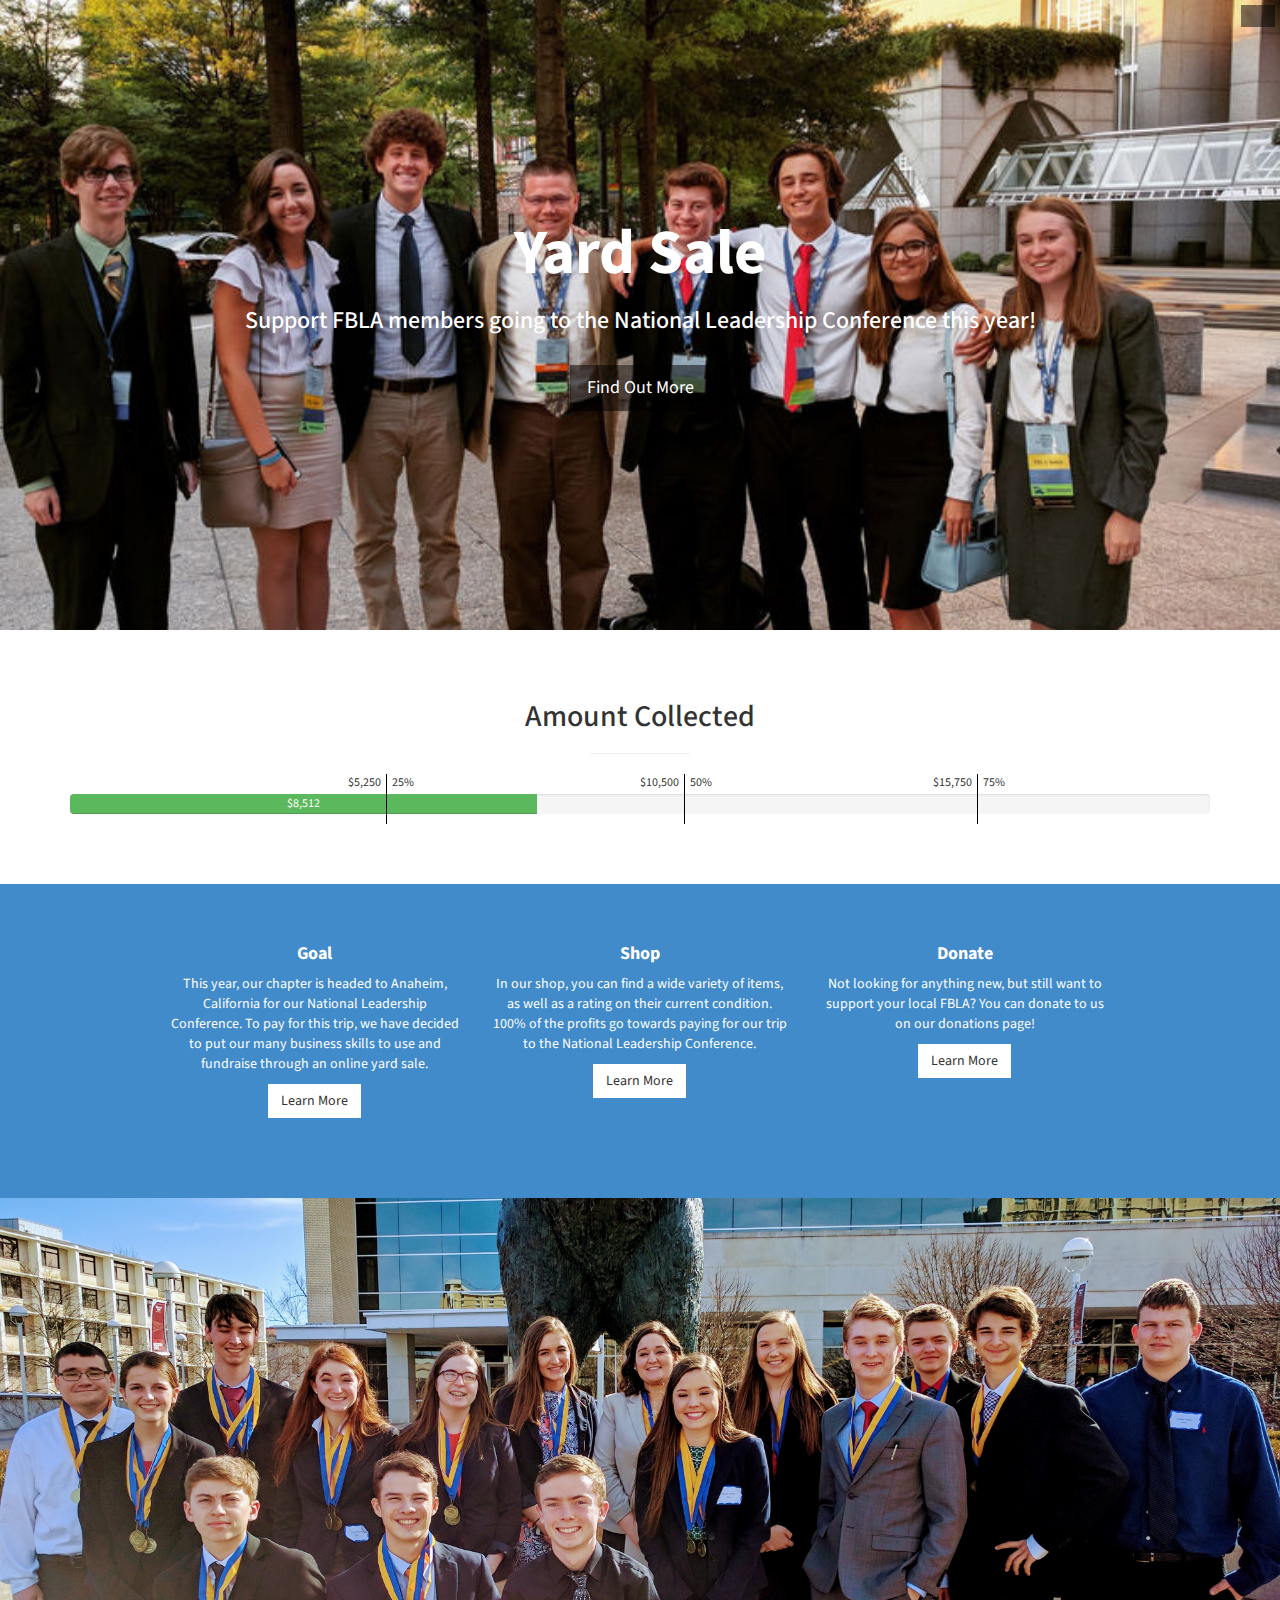
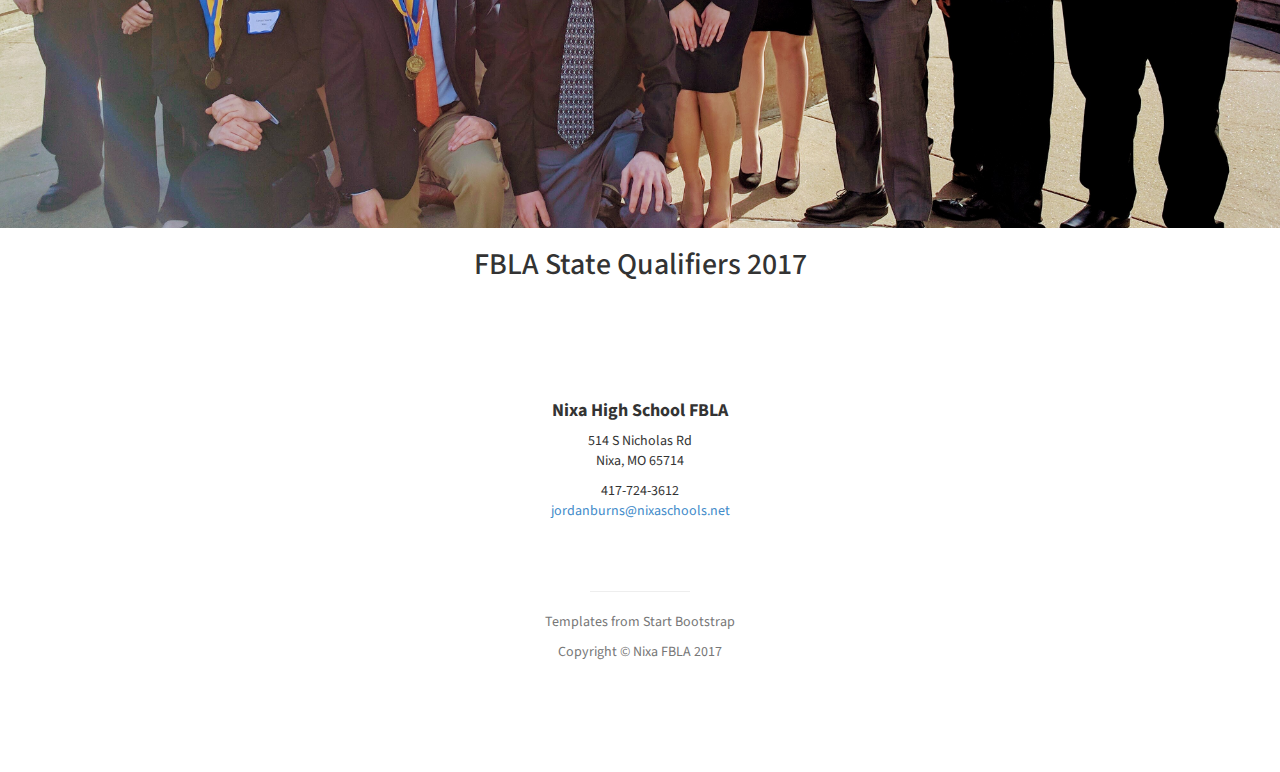
==== index.html @ aff43c38 "Update index.html" ====
<!DOCTYPE html>
<html lang="en">
<head>
    <meta charset="utf-8">
    <meta http-equiv="X-UA-Compatible" content="IE=edge">
    <meta name="viewport" content="width=device-width, initial-scale=1">
    <meta name="description" content="">
    <meta name="author" content="">

    <title>FBLA Yard Sale</title>

    <!-- Bootstrap Core CSS -->
    <link href="css/bootstrap.min.css" rel="stylesheet">

 	<!-- Custom CSS -->
    <link href="css/stylish-portfolio.css" rel="stylesheet">

    <!-- Custom CSS -->
    <link href="css/stylish-portfolio.css" rel="stylesheet">

    <!-- Custom Fonts -->
    <link href="font-awesome/css/font-awesome.min.css" rel="stylesheet" type="text/css">
    <link href="https://fonts.googleapis.com/css?family=Source+Sans+Pro:300,400,700,300italic,400italic,700italic" rel="stylesheet" type="text/css">

    <!-- HTML5 Shim and Respond.js IE8 support of HTML5 elements and media queries -->
    <!-- WARNING: Respond.js doesn't work if you view the page via file:// -->
    <!--[if lt IE 9]>
        <script src="https://oss.maxcdn.com/libs/html5shiv/3.7.0/html5shiv.js"></script>
        <script src="https://oss.maxcdn.com/libs/respond.js/1.4.2/respond.min.js"></script>
    <![endif]-->

</head>

<body>

    <!-- Navigation -->
    <a id="menu-toggle" href="#" class="btn btn-dark btn-lg toggle"><i class="fa fa-bars"></i></a>
    <nav id="sidebar-wrapper">
        <ul class="sidebar-nav">
            <a id="menu-close" href="#" class="btn btn-light btn-lg pull-right toggle"><i class="fa fa-times"></i></a>
            <li class="sidebar-brand">
                <a href="#top" onclick=$("#menu-close").click();>Start Bootstrap</a>
            </li>
            <li>
                <a href="#top" onclick=$("#menu-close").click();>Home</a>
            </li>
            <li>
                <a href="#about" onclick=$("#menu-close").click();>About</a>
            </li>
            <li>
                <a href="store.html">Shop</a>
            </li>
            <li>
                <a href="#portfolio" onclick=$("#menu-close").click();>Portfolio</a>
            </li>
            <li>
                <a href="#contact" onclick=$("#menu-close").click();>Contact</a>
            </li>
        </ul>
    </nav>

    <!-- Header -->
    <header id="top" class="header">
        <div class="text-vertical-center">
            <h1>Yard Sale</h1>
            <h3>Support FBLA members going to the National Leadership Conference this year!</h3>
            <br>
            <a href="#about" class="btn btn-dark btn-lg">Find Out More</a>
        </div>
    </header>

    <!-- About -->
    <section id="about" class="about">
        <div class="container">
            <div class="row text-center">
                <h2>Amount Collected</h2>
                <hr class="progressbar small">
                <div class="col-xs-12">
                    <div class="progress">
                        <div class="bar-step" style="left: 75%">
                            <div class="label-txt">$15,750</div>
                            <div class="label-percent">75%</div>
                            <div class="label-line"></div>

                        </div>
                        <div class="bar-step" style="left: 25%">
                            <div class="label-txt">$5,250</div>
                            <div class="label-percent">25%</div>
                            <div class="label-line"></div>
                        </div>
                        <div class="bar-step" style="left: 50%">
                            <div class="label-txt">$10,500</div>
                            <div class="label-percent">50%</div>
                            <div class="label-line"></div>
                        </div>
                        <div class="progress-bar progress-bar-success" style="width: 41%;">$8,512</div>
                       </div>
                </div>
            </div>
            <!-- /.row -->
        </div>
        <!-- /.container -->
    </section>

    <!-- Services -->
    <!-- The circle icons use Font Awesome's stacked icon classes. For more information, visit http://fontawesome.io/examples/ -->
    <section id="services" class="services bg-primary">
        <div class="container">
            <div class="row text-center">
                <div class="col-lg-10 col-lg-offset-1">
                    <div class="row">
                        <div class="col-md-4 col-sm-8">
                            <div class="service-item">
                                <span class="fa-stack fa-4x">
                                <i class="fa fa-circle fa-stack-2x"></i>
                                <i class="fa fa-plane fa-stack-1x text-primary"></i>
                            </span>
                                <h4>
                                    <strong>Goal</strong>
                                </h4>
                                <p>This year, our chapter is headed to Anaheim, California for our National Leadership Conference. To pay for this trip, we have decided to put our many business skills to use and fundraise through an online yard sale.</p>
                                <a href="about.html" class="btn btn-light">Learn More</a>
                            </div>
                        </div>
                        <div class="col-md-4 col-sm-8">
                            <div class="service-item">
                                <span class="fa-stack fa-4x">
                                <i class="fa fa-circle fa-stack-2x"></i>
                                <i class="fa fa-shopping-cart fa-stack-1x text-primary"></i>
                            </span>
                                <h4>
                                    <strong>Shop</strong>
                                </h4>
                                <p>In our shop, you can find a wide variety of items, as well as a rating on their current condition. 100% of the profits go towards paying for our trip to the National Leadership Conference.</p>
                                <a href="shop.html" class="btn btn-light">Learn More</a>
                            </div>
                        </div>
                        <div class="col-md-4 col-sm-8">
                            <div class="service-item">
                                <span class="fa-stack fa-4x">
                                <i class="fa fa-circle fa-stack-2x"></i>
                                <i class="fa fa-dollar fa-stack-1x text-primary"></i>
                            </span>
                                <h4>
                                    <strong>Donate</strong>
                                </h4>
                                <p>Not looking for anything new, but still want to support your local FBLA? You can donate to us on our donations page!</p>
                                <a href="donate.html" class="btn btn-light">Learn More</a>
                            </div>
                        </div>
                        </div>
                    </div>
                    <!-- /.row (nested) -->
                </div>
                <!-- /.col-lg-10 -->
            </div>
            <!-- /.row -->
        </div>
        <!-- /.container -->
    </section>

    <!-- Callout -->
    <aside class="callout">
    </aside>
    <!--Callout Caption-->
    <section>
        <div class="container">
            <div class="row text-center">
                <h2> FBLA State Qualifiers 2017 </h2>
            </div>
        </div>
    </section>
               
<footer class="special">
        <div class="container">
            <div class="row">
                <div class="col-lg-10 col-lg-offset-1 text-center">
                    <h4><strong>Nixa High School FBLA</strong>
                    </h4>
                    <p>514 S Nicholas Rd
                        <br>Nixa, MO 65714</p>
                    <ul class="list-unstyled">
                        <li><i class="fa fa-phone fa-fw"></i> 417-724-3612</li>
                        <li><i class="fa fa-envelope-o fa-fw"></i> <a href="mailto:jordanburns@nixaschools.net">jordanburns@nixaschools.net</a>
                        </li>
                    </ul>
                    <br>
                    <ul class="list-inline">
                        <li>
                            <a href="https://www.facebook.com/Nixa-FBLA-406680096163211/"><i class="fa fa-facebook fa-fw fa-3x"></i></a>
                        </li>
                        <li>
                            <a href="https://twitter.com/nixafbla"><i class="fa fa-twitter fa-fw fa-3x"></i></a>
                        </li>
                        <li>
                            <a href="https://www.instagram.com/fbla_pbl/"><i class="fa fa-instagram fa-fw fa-3x"></i></a>
                        </li>
                    </ul>
                    <hr class="small">
                    <p class="text-muted">Templates from Start Bootstrap</p>
                    <p class="text-muted">Copyright &copy Nixa FBLA 2017</p>
                </div>
            </div>
        </div>
        <a id="to-top" href="#top" class="btn btn-dark btn-lg"><i class="fa fa-chevron-up fa-fw fa-1x"></i></a>
    </footer>

    <!-- jQuery -->
    <script src="js/jquery.js"></script>

    <!-- Bootstrap Core JavaScript -->
    <script src="js/bootstrap.min.js"></script>

    <!-- Custom Theme JavaScript -->
    <script>
    // Closes the sidebar menu
    $("#menu-close").click(function(e) {
        e.preventDefault();
        $("#sidebar-wrapper").toggleClass("active");
    });
    // Opens the sidebar menu
    $("#menu-toggle").click(function(e) {
        e.preventDefault();
        $("#sidebar-wrapper").toggleClass("active");
    });
    // Scrolls to the selected menu item on the page
    $(function() {
        $('a[href*=#]:not([href=#],[data-toggle],[data-target],[data-slide])').click(function() {
            if (location.pathname.replace(/^\//, '') == this.pathname.replace(/^\//, '') || location.hostname == this.hostname) {
                var target = $(this.hash);
                target = target.length ? target : $('[name=' + this.hash.slice(1) + ']');
                if (target.length) {
                    $('html,body').animate({
                        scrollTop: target.offset().top
                    }, 1000);
                    return false;
                }
            }
        });
    });
    //#to-top button appears after scrolling
    var fixed = false;
    $(document).scroll(function() {
        if ($(this).scrollTop() > 250) {
            if (!fixed) {
                fixed = true;
                // $('#to-top').css({position:'fixed', display:'block'});
                $('#to-top').show("slow", function() {
                    $('#to-top').css({
                        position: 'fixed',
                        display: 'block'
                    });
                });
            }
        } else {
            if (fixed) {
                fixed = false;
                $('#to-top').hide("slow", function() {
                    $('#to-top').css({
                        display: 'none'
                    });
                });
            }
        }
    });
    // Disable Google Maps scrolling
    // See http://stackoverflow.com/a/25904582/1607849
    // Disable scroll zooming and bind back the click event
    var onMapMouseleaveHandler = function(event) {
        var that = $(this);
        that.on('click', onMapClickHandler);
        that.off('mouseleave', onMapMouseleaveHandler);
        that.find('iframe').css("pointer-events", "none");
    }
    var onMapClickHandler = function(event) {
            var that = $(this);
            // Disable the click handler until the user leaves the map area
            that.off('click', onMapClickHandler);
            // Enable scrolling zoom
            that.find('iframe').css("pointer-events", "auto");
            // Handle the mouse leave event
            that.on('mouseleave', onMapMouseleaveHandler);
        }
        // Enable map zooming with mouse scroll when the user clicks the map
    $('.map').on('click', onMapClickHandler);
         $(document).ready(function() {
      $('.progress .progress-bar').css("width",
                function() {
                    return $(this).attr("aria-valuenow") + "%";
                }
        )
    });
    </script>

</body>

</html>
---- css/stylish-portfolio.css ----
/*!
 * Start Bootstrap - Stylish Portfolio (http://startbootstrap.com/)
 * Copyright 2013-2016 Start Bootstrap
 * Licensed under MIT (https://github.com/BlackrockDigital/startbootstrap/blob/gh-pages/LICENSE)
 */

/* Global Styles */

html,
body {
    width: 100%;
    height: 100%;
}

body {
    font-family: "Source Sans Pro","Helvetica Neue",Helvetica,Arial,sans-serif;
}

.text-vertical-center {
    display: table-cell;
    text-align: center;
    vertical-align: middle;
}

.text-vertical-center h1 {
    margin: 0;
    padding: 0;
    font-size: 4.5em;
    font-weight: 700;
}

/* Custom Button Styles */

.btn-dark {
    border-radius: 0;
    color: #fff;
    background-color: rgba(0,0,0,0.5);
}

.btn-dark:hover,
.btn-dark:focus,
.btn-dark:active {
    color: #fff;
    background-color: rgba(0,0,0,0.8);
}

.btn-light {
    border-radius: 0;
    color: #333;
    background-color: rgb(255,255,255);
}

.btn-light:hover,
.btn-light:focus,
.btn-light:active {
    color: #333;
    background-color: rgba(255,255,255,0.8);
}

/* Custom Horizontal Rule */

hr.small {
    max-width: 100px;
}

/* Side Menu */

#sidebar-wrapper {
    z-index: 1000;
    position: fixed;
    right: 0;
    width: 250px;
    height: 100%;
    transform: translateX(250px);
    overflow-y: auto;
    background: #222;
    -webkit-transition: all 0.4s ease 0s;
    -moz-transition: all 0.4s ease 0s;
    -ms-transition: all 0.4s ease 0s;
    -o-transition: all 0.4s ease 0s;
    transition: all 0.4s ease 0s;
}

.sidebar-nav {
    position: absolute;
    top: 0;
    width: 250px;
    margin: 0;
    padding: 0;
    list-style: none;
}

.sidebar-nav li {
    text-indent: 20px;
    line-height: 40px;
}

.sidebar-nav li a {
    display: block;
    text-decoration: none;
    color: #999;
}

.sidebar-nav li a:hover {
    text-decoration: none;
    color: #fff;
    background: rgba(255,255,255,0.2);
}

.sidebar-nav li a:active,
.sidebar-nav li a:focus {
    text-decoration: none;
}

.sidebar-nav > .sidebar-brand {
    height: 55px;
    font-size: 18px;
    line-height: 55px;
}

.sidebar-nav > .sidebar-brand a {
    color: #999;
}

.sidebar-nav > .sidebar-brand a:hover {
    color: #fff;
    background: none;
}

#menu-toggle {
    z-index: 1;
    position: fixed;
    top: 0;
    right: 0;
}

#sidebar-wrapper.active {
    right: 250px;
    width: 250px;
    -webkit-transition: all 0.4s ease 0s;
    -moz-transition: all 0.4s ease 0s;
    -ms-transition: all 0.4s ease 0s;
    -o-transition: all 0.4s ease 0s;
    transition: all 0.4s ease 0s;
}

.toggle {
    margin: 5px 5px 0 0;
}

/* Header */

.header {
    display: table;
    position: relative;
    width: 100%;
    height: 70%;
    background: url(../img/nationals.jpg) no-repeat center center scroll;
    -webkit-background-size: cover;
    -moz-background-size: cover;
    background-size: cover;
    -o-background-size: cover;
}
.text-vertical-center{
    color:white;
}


/* About */

.about {
    padding: 50px 0;
}

/* Services */

.services {
    padding: 50px 0;
}

.service-item {
    margin-bottom: 30px;
}

/* Callout */

.callout {
    display: table;
    width: 100%;
    height: 70%;
    color: #fff;
    background: url(../img/qualifiers.jpg) no-repeat center center scroll;
    -webkit-background-size: cover;
    -moz-background-size: cover;
    background-size: cover;
    -o-background-size: cover;
}

/* Portfolio */

.portfolio {
    padding: 50px 0;
}

.portfolio-item {
    margin-bottom: 30px;
}

.img-portfolio {
    margin: 0 auto;
}

.img-portfolio:hover {
    opacity: 0.8;
}

/* Call to Action */

.call-to-action {
    padding: 50px 0;
}

.call-to-action .btn {
    margin: 10px;
}

/* Map */

.map {
    height: 500px;
}

@media(max-width:768px) {
    .map {
        height: 75%;
    }
}

.map iframe {
    pointer-events: none;
}
/* Footer */

footer {
    padding: 25px 0; 
}
footer.special{
    padding: 100px 0;
}

#to-top {
  display: none;
  position: fixed;
  bottom: 5px;
  right: 5px;
}
/*Progress Bar Styles*/
.bar-step {
    position:absolute;
    margin-top:-20px;
	z-index:1;
    font-size:12px;
}

.label-txt {
    float: left;
}

.label-line {
    float: right;
    background: #000;
    height:50px;
	width:1px;
    margin-left: 5px;
}

.label-percent {
    float: right;
    margin-left: 5px;   
}
hr.progressbar{
	margin-bottom: 40px;
}
.shopping-cart{
	margin-top:50px
}
---- css/stylish-portfolio.css ----
/*!
 * Start Bootstrap - Stylish Portfolio (http://startbootstrap.com/)
 * Copyright 2013-2016 Start Bootstrap
 * Licensed under MIT (https://github.com/BlackrockDigital/startbootstrap/blob/gh-pages/LICENSE)
 */

/* Global Styles */

html,
body {
    width: 100%;
    height: 100%;
}

body {
    font-family: "Source Sans Pro","Helvetica Neue",Helvetica,Arial,sans-serif;
}

.text-vertical-center {
    display: table-cell;
    text-align: center;
    vertical-align: middle;
}

.text-vertical-center h1 {
    margin: 0;
    padding: 0;
    font-size: 4.5em;
    font-weight: 700;
}

/* Custom Button Styles */

.btn-dark {
    border-radius: 0;
    color: #fff;
    background-color: rgba(0,0,0,0.5);
}

.btn-dark:hover,
.btn-dark:focus,
.btn-dark:active {
    color: #fff;
    background-color: rgba(0,0,0,0.8);
}

.btn-light {
    border-radius: 0;
    color: #333;
    background-color: rgb(255,255,255);
}

.btn-light:hover,
.btn-light:focus,
.btn-light:active {
    color: #333;
    background-color: rgba(255,255,255,0.8);
}

/* Custom Horizontal Rule */

hr.small {
    max-width: 100px;
}

/* Side Menu */

#sidebar-wrapper {
    z-index: 1000;
    position: fixed;
    right: 0;
    width: 250px;
    height: 100%;
    transform: translateX(250px);
    overflow-y: auto;
    background: #222;
    -webkit-transition: all 0.4s ease 0s;
    -moz-transition: all 0.4s ease 0s;
    -ms-transition: all 0.4s ease 0s;
    -o-transition: all 0.4s ease 0s;
    transition: all 0.4s ease 0s;
}

.sidebar-nav {
    position: absolute;
    top: 0;
    width: 250px;
    margin: 0;
    padding: 0;
    list-style: none;
}

.sidebar-nav li {
    text-indent: 20px;
    line-height: 40px;
}

.sidebar-nav li a {
    display: block;
    text-decoration: none;
    color: #999;
}

.sidebar-nav li a:hover {
    text-decoration: none;
    color: #fff;
    background: rgba(255,255,255,0.2);
}

.sidebar-nav li a:active,
.sidebar-nav li a:focus {
    text-decoration: none;
}

.sidebar-nav > .sidebar-brand {
    height: 55px;
    font-size: 18px;
    line-height: 55px;
}

.sidebar-nav > .sidebar-brand a {
    color: #999;
}

.sidebar-nav > .sidebar-brand a:hover {
    color: #fff;
    background: none;
}

#menu-toggle {
    z-index: 1;
    position: fixed;
    top: 0;
    right: 0;
}

#sidebar-wrapper.active {
    right: 250px;
    width: 250px;
    -webkit-transition: all 0.4s ease 0s;
    -moz-transition: all 0.4s ease 0s;
    -ms-transition: all 0.4s ease 0s;
    -o-transition: all 0.4s ease 0s;
    transition: all 0.4s ease 0s;
}

.toggle {
    margin: 5px 5px 0 0;
}

/* Header */

.header {
    display: table;
    position: relative;
    width: 100%;
    height: 70%;
    background: url(../img/nationals.jpg) no-repeat center center scroll;
    -webkit-background-size: cover;
    -moz-background-size: cover;
    background-size: cover;
    -o-background-size: cover;
}
.text-vertical-center{
    color:white;
}


/* About */

.about {
    padding: 50px 0;
}

/* Services */

.services {
    padding: 50px 0;
}

.service-item {
    margin-bottom: 30px;
}

/* Callout */

.callout {
    display: table;
    width: 100%;
    height: 70%;
    color: #fff;
    background: url(../img/qualifiers.jpg) no-repeat center center scroll;
    -webkit-background-size: cover;
    -moz-background-size: cover;
    background-size: cover;
    -o-background-size: cover;
}

/* Portfolio */

.portfolio {
    padding: 50px 0;
}

.portfolio-item {
    margin-bottom: 30px;
}

.img-portfolio {
    margin: 0 auto;
}

.img-portfolio:hover {
    opacity: 0.8;
}

/* Call to Action */

.call-to-action {
    padding: 50px 0;
}

.call-to-action .btn {
    margin: 10px;
}

/* Map */

.map {
    height: 500px;
}

@media(max-width:768px) {
    .map {
        height: 75%;
    }
}

.map iframe {
    pointer-events: none;
}
/* Footer */

footer {
    padding: 25px 0; 
}
footer.special{
    padding: 100px 0;
}

#to-top {
  display: none;
  position: fixed;
  bottom: 5px;
  right: 5px;
}
/*Progress Bar Styles*/
.bar-step {
    position:absolute;
    margin-top:-20px;
	z-index:1;
    font-size:12px;
}

.label-txt {
    float: left;
}

.label-line {
    float: right;
    background: #000;
    height:50px;
	width:1px;
    margin-left: 5px;
}

.label-percent {
    float: right;
    margin-left: 5px;   
}
hr.progressbar{
	margin-bottom: 40px;
}
.shopping-cart{
	margin-top:50px
}
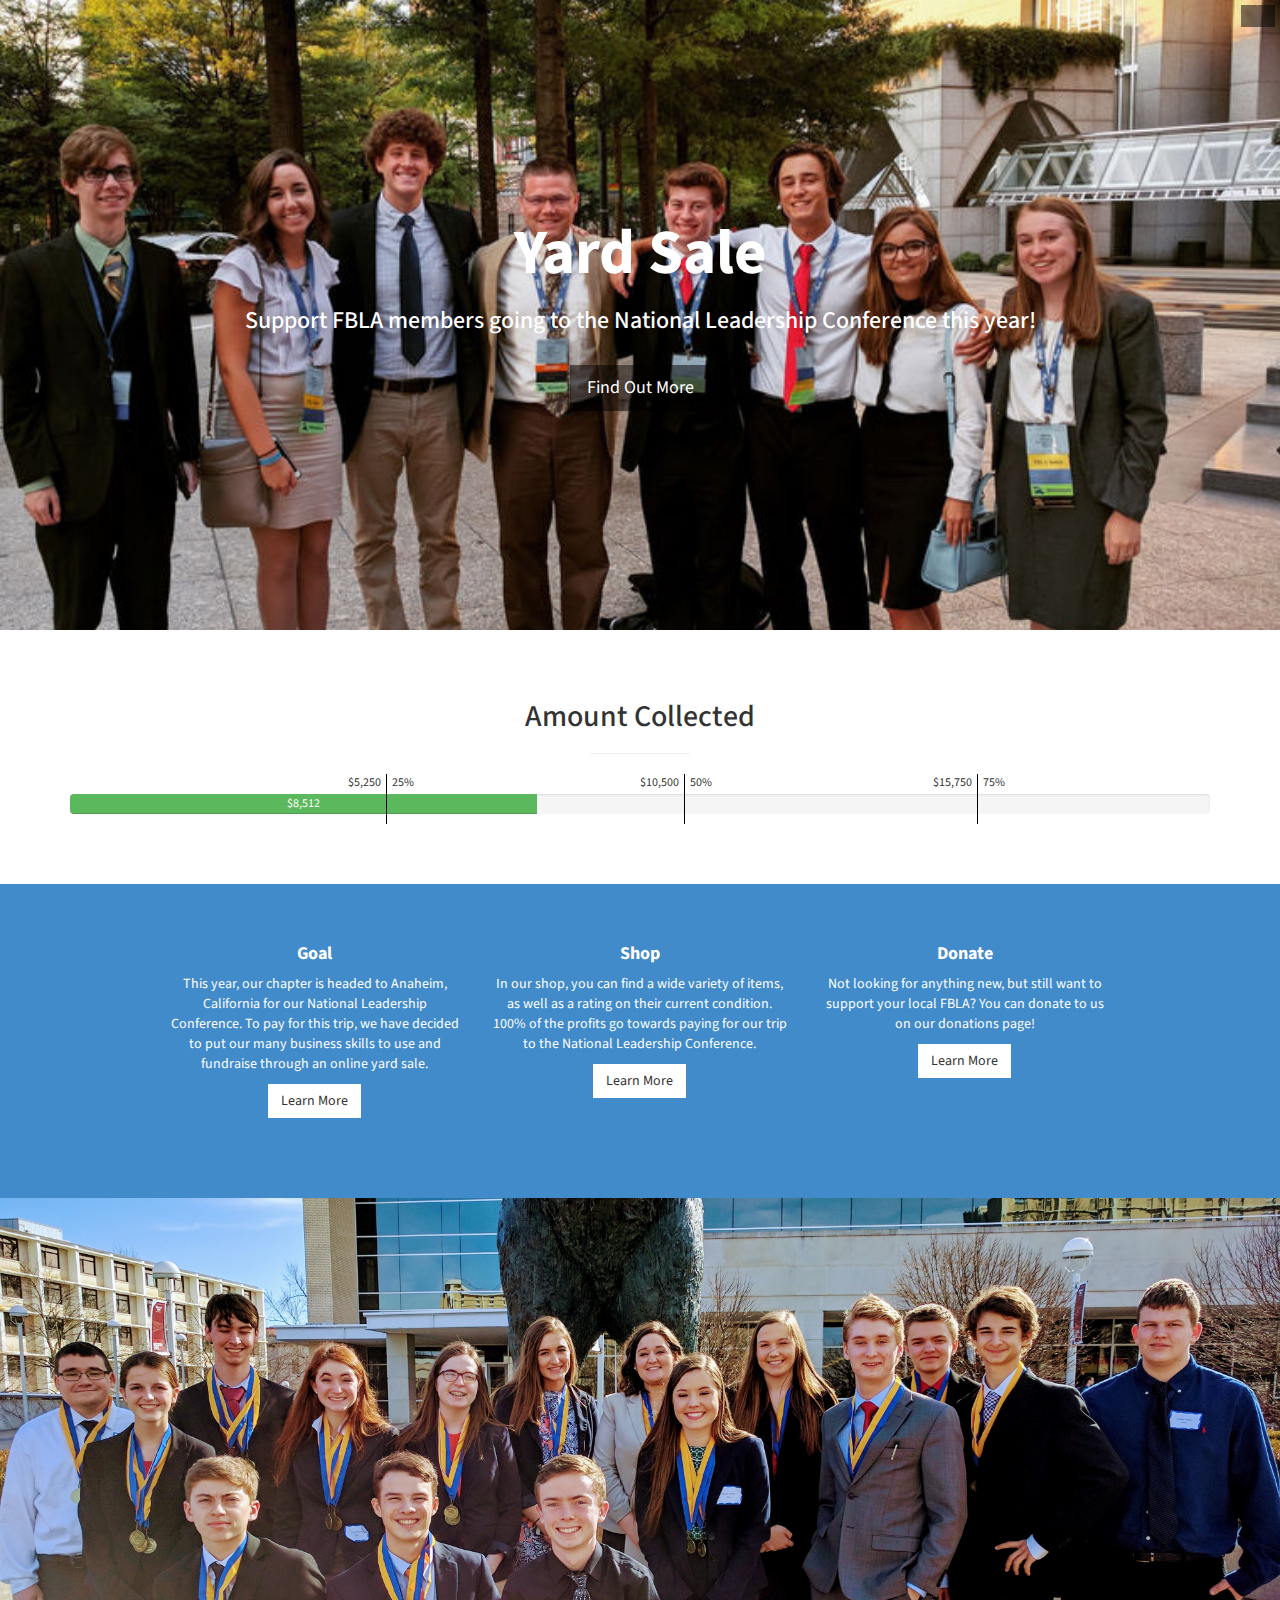
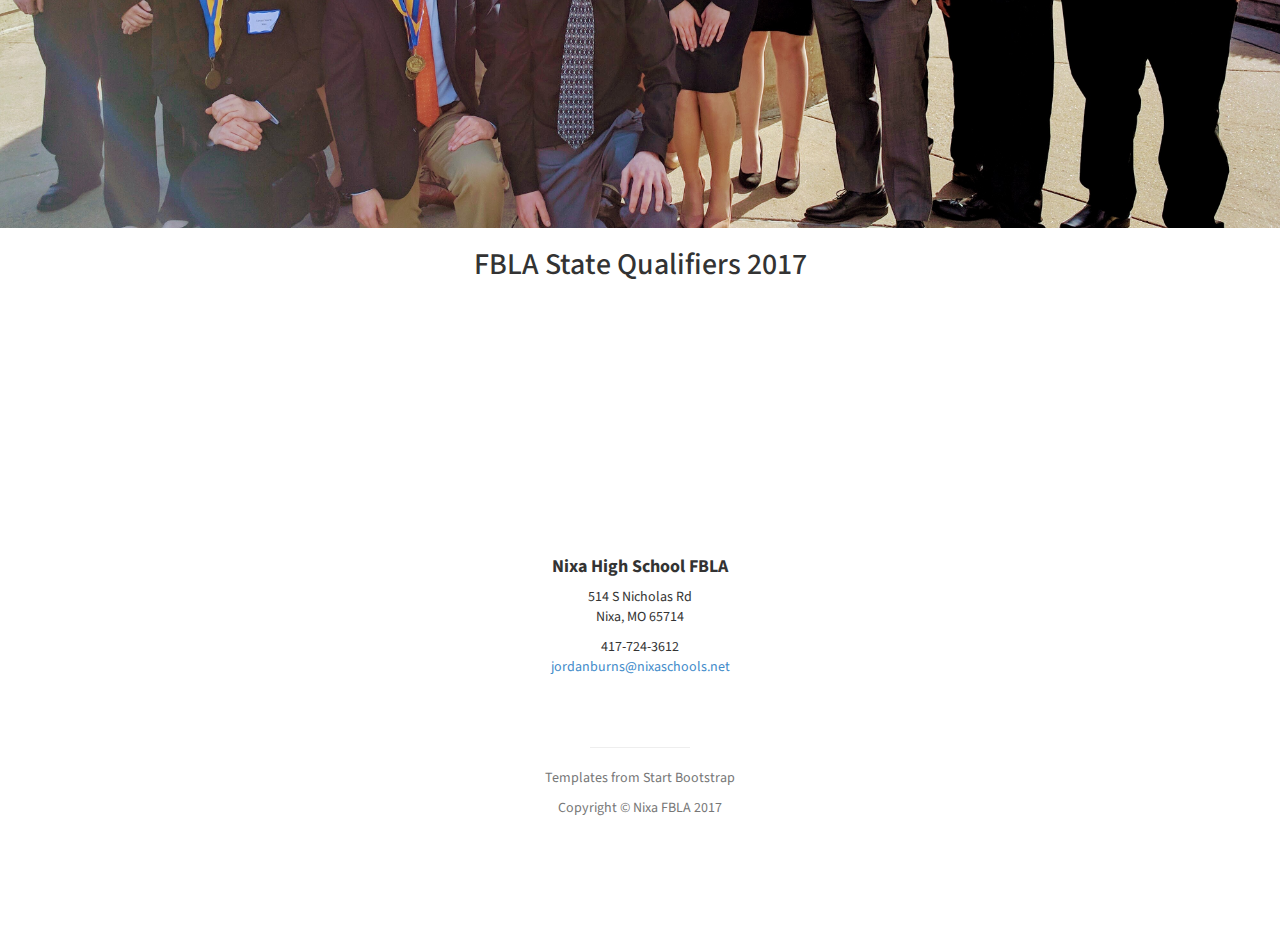
==== commit 24bd906f: "Update index.html" ====
--- a/index.html
+++ b/index.html
@@ -170,7 +170,9 @@
             </div>
         </div>
     </section>
-               
+
+  <iframe src="https://www.youtube.com/watch?v=nCE4UUPxO_s"
+   width="100%" frameborder="0" allowfullscreen></iframe>
 <footer class="special">
         <div class="container">
             <div class="row">
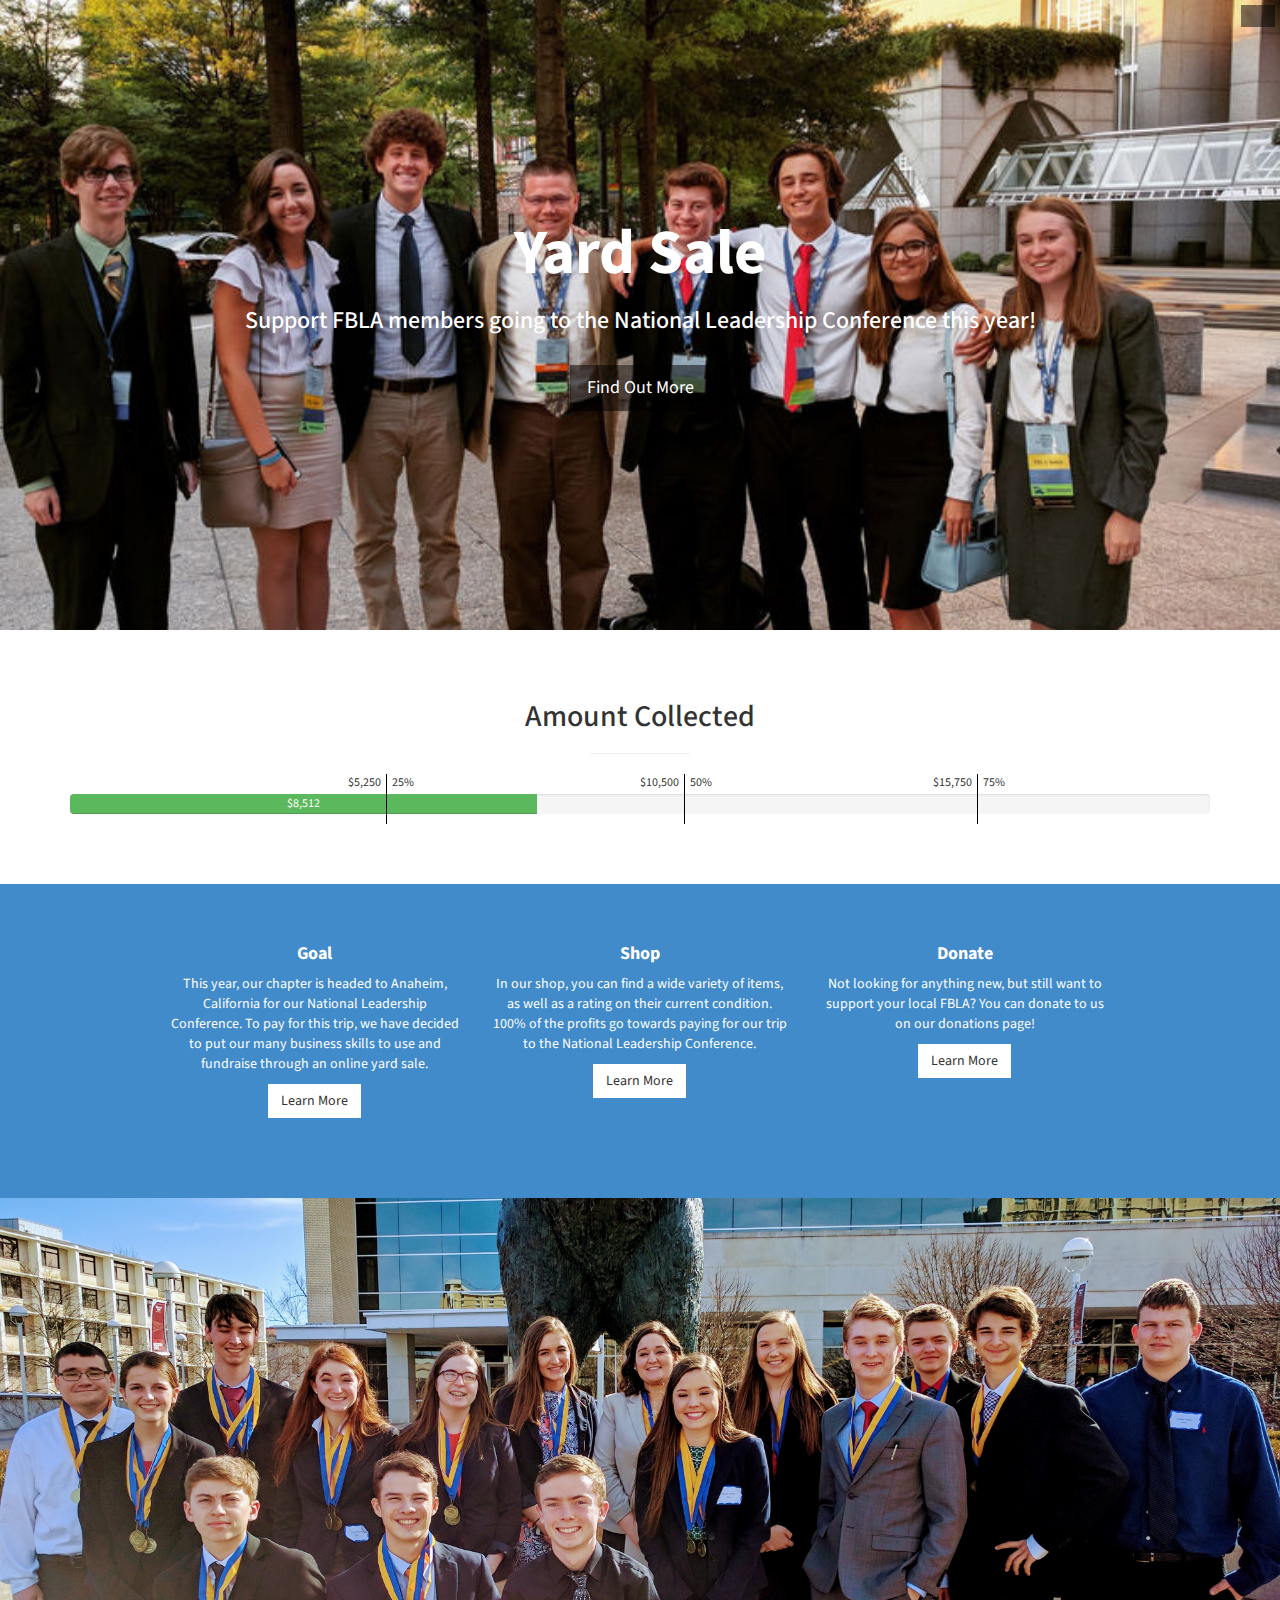
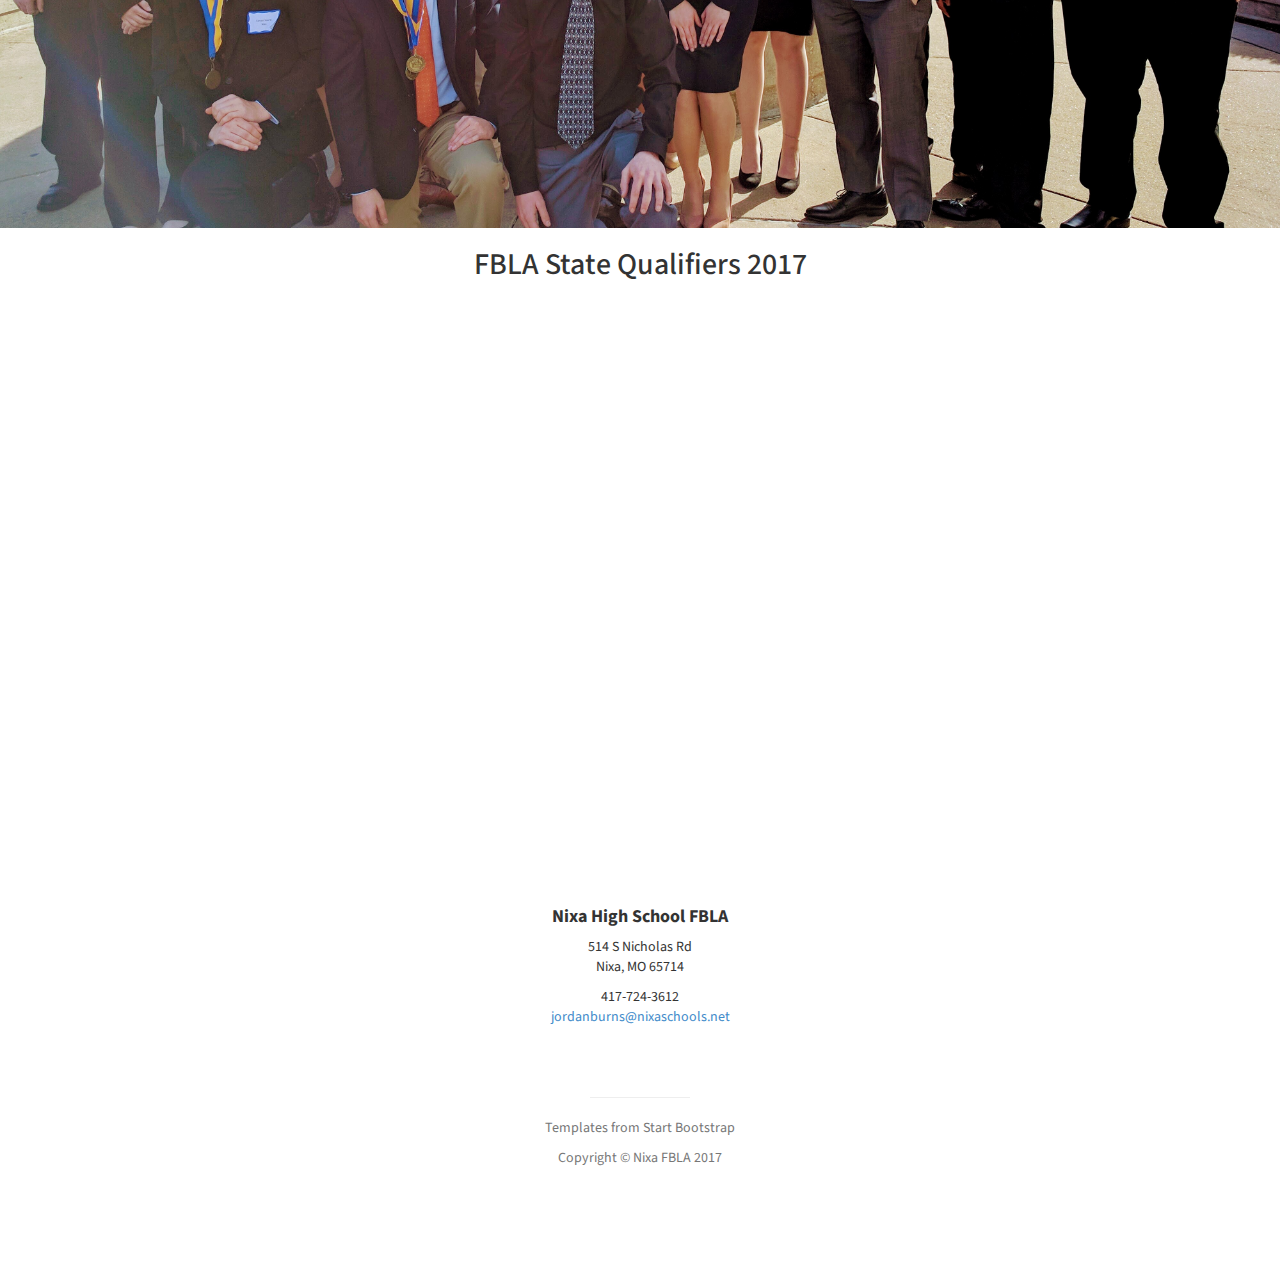
==== commit ddaf916e: "Update index.html" ====
--- a/index.html
+++ b/index.html
@@ -171,8 +171,7 @@
         </div>
     </section>
 
-  <iframe src="https://www.youtube.com/watch?v=nCE4UUPxO_s"
-   width="100%" frameborder="0" allowfullscreen></iframe>
+<iframe width="100%" height="500" src="https://www.youtube.com/embed/nCE4UUPxO_s" frameborder="0" allowfullscreen=""></iframe>
 <footer class="special">
         <div class="container">
             <div class="row">
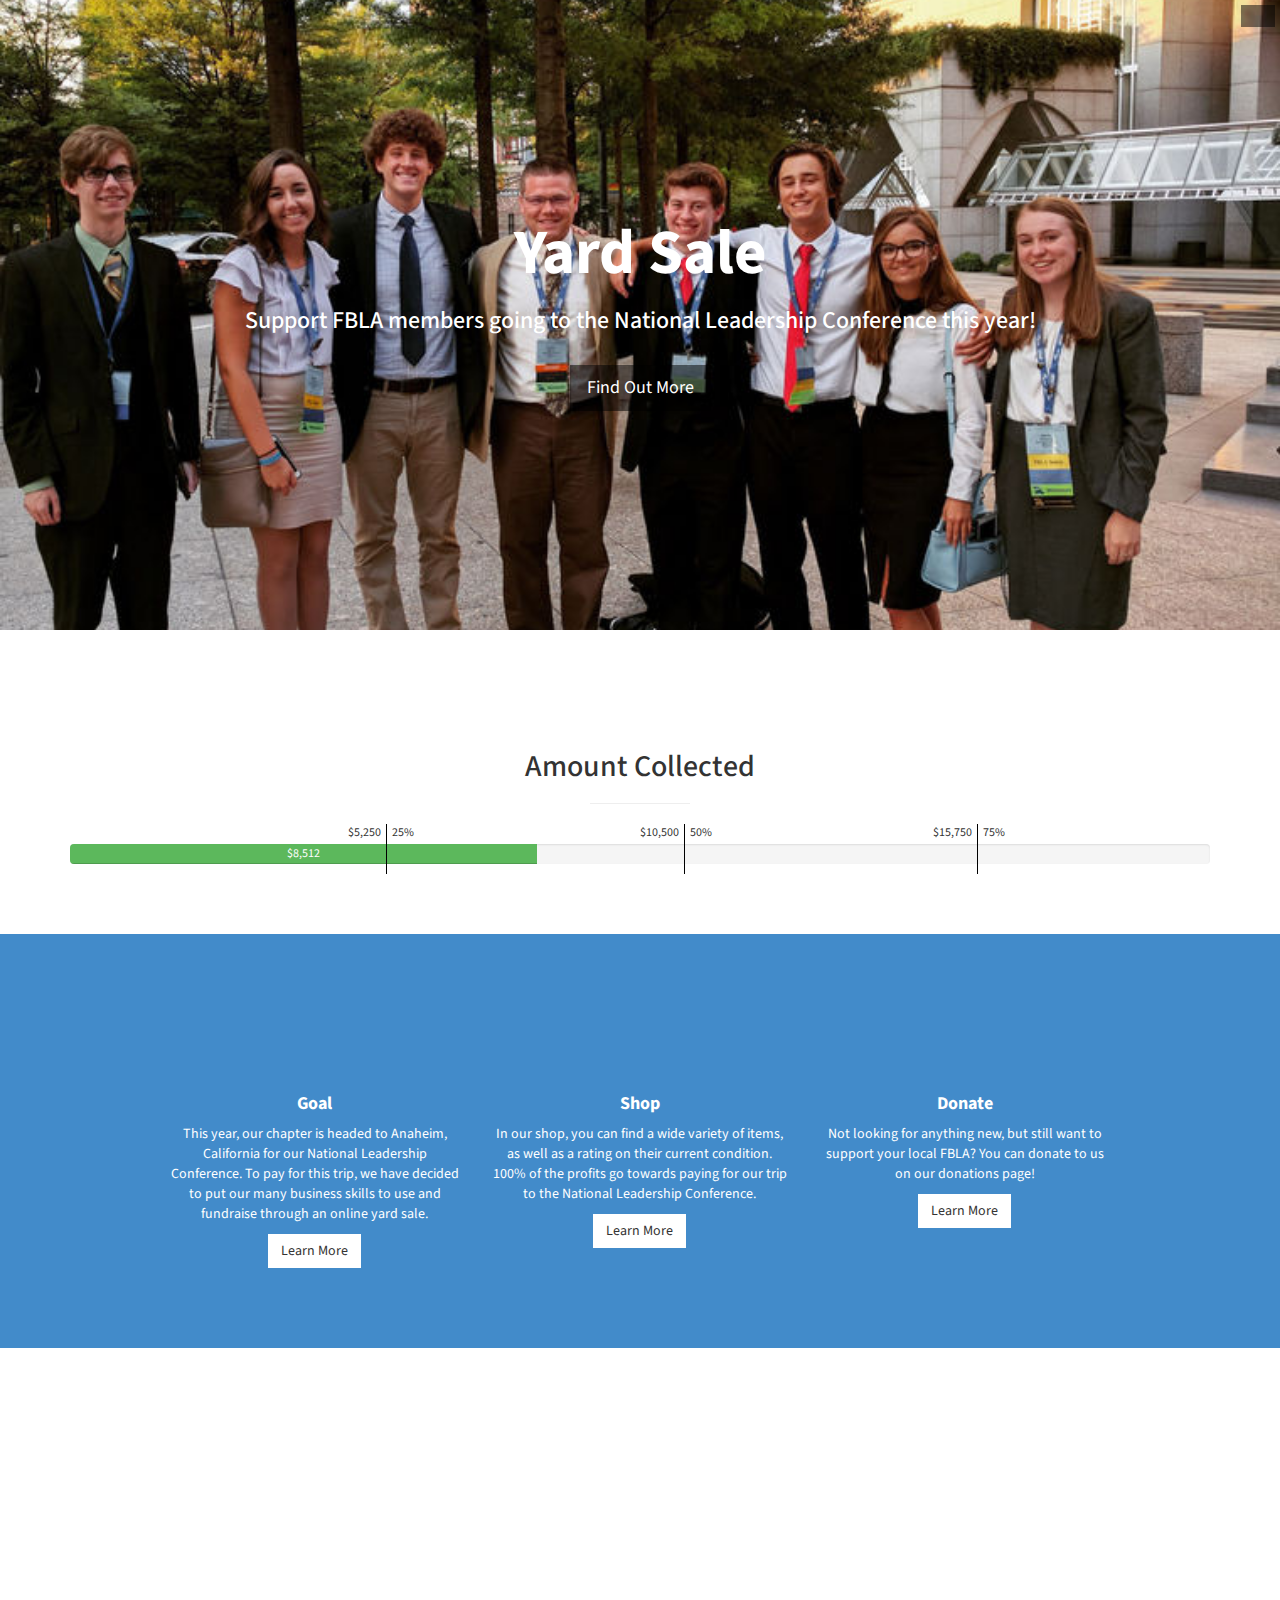
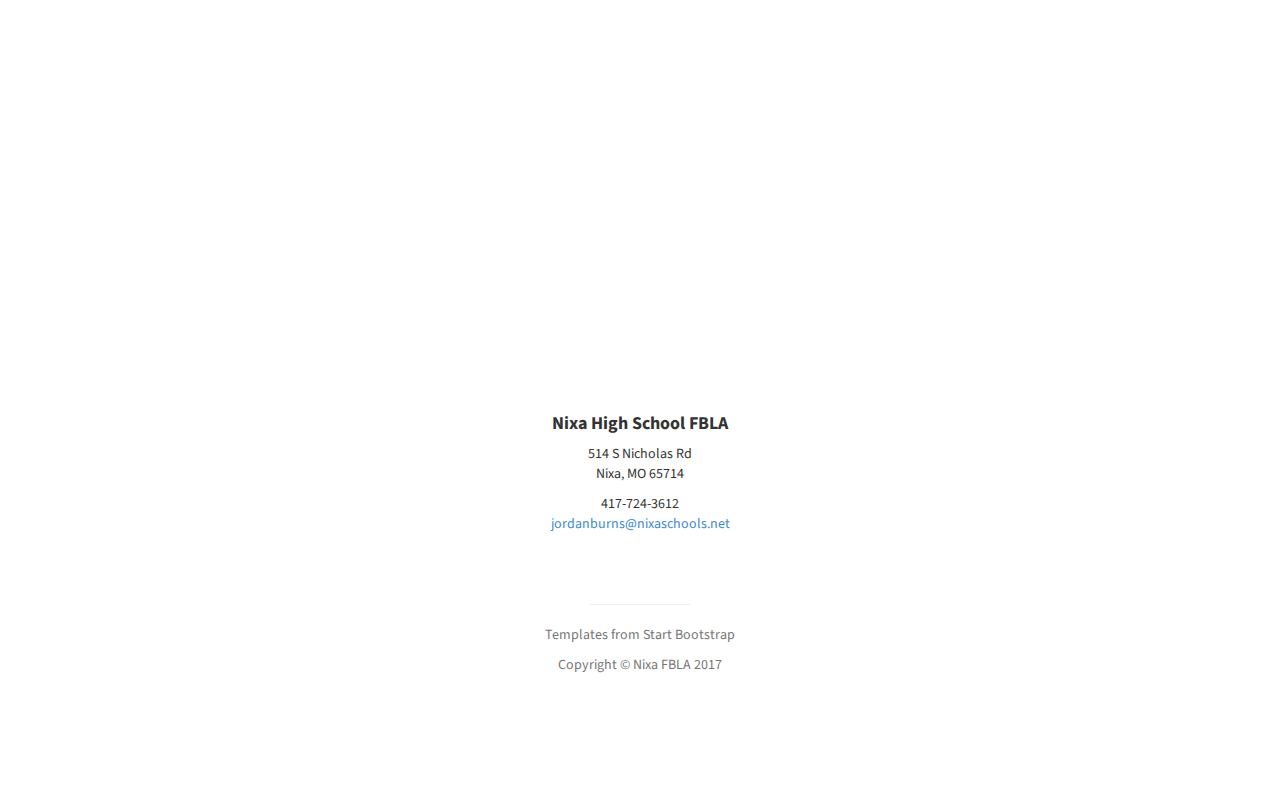
==== commit c3f91a16: "Update index.html" ====
--- a/index.html
+++ b/index.html
@@ -39,10 +39,10 @@
         <ul class="sidebar-nav">
             <a id="menu-close" href="#" class="btn btn-light btn-lg pull-right toggle"><i class="fa fa-times"></i></a>
             <li class="sidebar-brand">
-                <a href="#top" onclick=$("#menu-close").click();>Start Bootstrap</a>
-            </li>
-            <li>
-                <a href="#top" onclick=$("#menu-close").click();>Home</a>
+                <a href="index.html" onclick=$("#menu-close").click();>Nixa FBLA Yard Sale</a>
+            </li>
+            <li>
+                <a href="index.html" onclick=$("#menu-close").click();>Home</a>
             </li>
             <li>
                 <a href="#about" onclick=$("#menu-close").click();>About</a>
@@ -54,7 +54,7 @@
                 <a href="#portfolio" onclick=$("#menu-close").click();>Portfolio</a>
             </li>
             <li>
-                <a href="#contact" onclick=$("#menu-close").click();>Contact</a>
+                <a href="contact.html" onclick=$("#menu-close").click();>Contact</a>
             </li>
         </ul>
     </nav>
@@ -159,17 +159,6 @@
         <!-- /.container -->
     </section>
 
-    <!-- Callout -->
-    <aside class="callout">
-    </aside>
-    <!--Callout Caption-->
-    <section>
-        <div class="container">
-            <div class="row text-center">
-                <h2> FBLA State Qualifiers 2017 </h2>
-            </div>
-        </div>
-    </section>
 
 <iframe width="100%" height="500" src="https://www.youtube.com/embed/nCE4UUPxO_s" frameborder="0" allowfullscreen=""></iframe>
 <footer class="special">
--- a/css/stylish-portfolio.css
+++ b/css/stylish-portfolio.css
@@ -284,3 +284,40 @@
 .shopping-cart{
 	margin-top:50px
 }
+div.row{
+	margin-top:50px;
+}
+.col-md-6.form {
+	background-color: #5F95C2;
+	padding: 50px;
+   	border-radius: 15px;
+}
+button.btn.btn-primary.form-btn {
+    margin-top: 50px;
+    background-color: white;
+    color: #0B1924;
+}
+.moreinfo{
+	padding-top:100px;
+}
+.mediaspecial{
+	margin-top:10px;
+}
+address.info {
+    font-size: 1.5em;
+}
+img.logo {
+    max-width: 75%;
+    margin: 0 auto;
+    height: 150px;
+}
+form a{ 
+	color:black;
+	outline:none; 
+	text-decoration:none;
+}
+form a:hover, form a:focus, form a:active, form a:visited {
+    color: black;
+    outline: none;
+    text-decoration: none;
+}
--- a/css/stylish-portfolio.css
+++ b/css/stylish-portfolio.css
@@ -284,3 +284,40 @@
 .shopping-cart{
 	margin-top:50px
 }
+div.row{
+	margin-top:50px;
+}
+.col-md-6.form {
+	background-color: #5F95C2;
+	padding: 50px;
+   	border-radius: 15px;
+}
+button.btn.btn-primary.form-btn {
+    margin-top: 50px;
+    background-color: white;
+    color: #0B1924;
+}
+.moreinfo{
+	padding-top:100px;
+}
+.mediaspecial{
+	margin-top:10px;
+}
+address.info {
+    font-size: 1.5em;
+}
+img.logo {
+    max-width: 75%;
+    margin: 0 auto;
+    height: 150px;
+}
+form a{ 
+	color:black;
+	outline:none; 
+	text-decoration:none;
+}
+form a:hover, form a:focus, form a:active, form a:visited {
+    color: black;
+    outline: none;
+    text-decoration: none;
+}
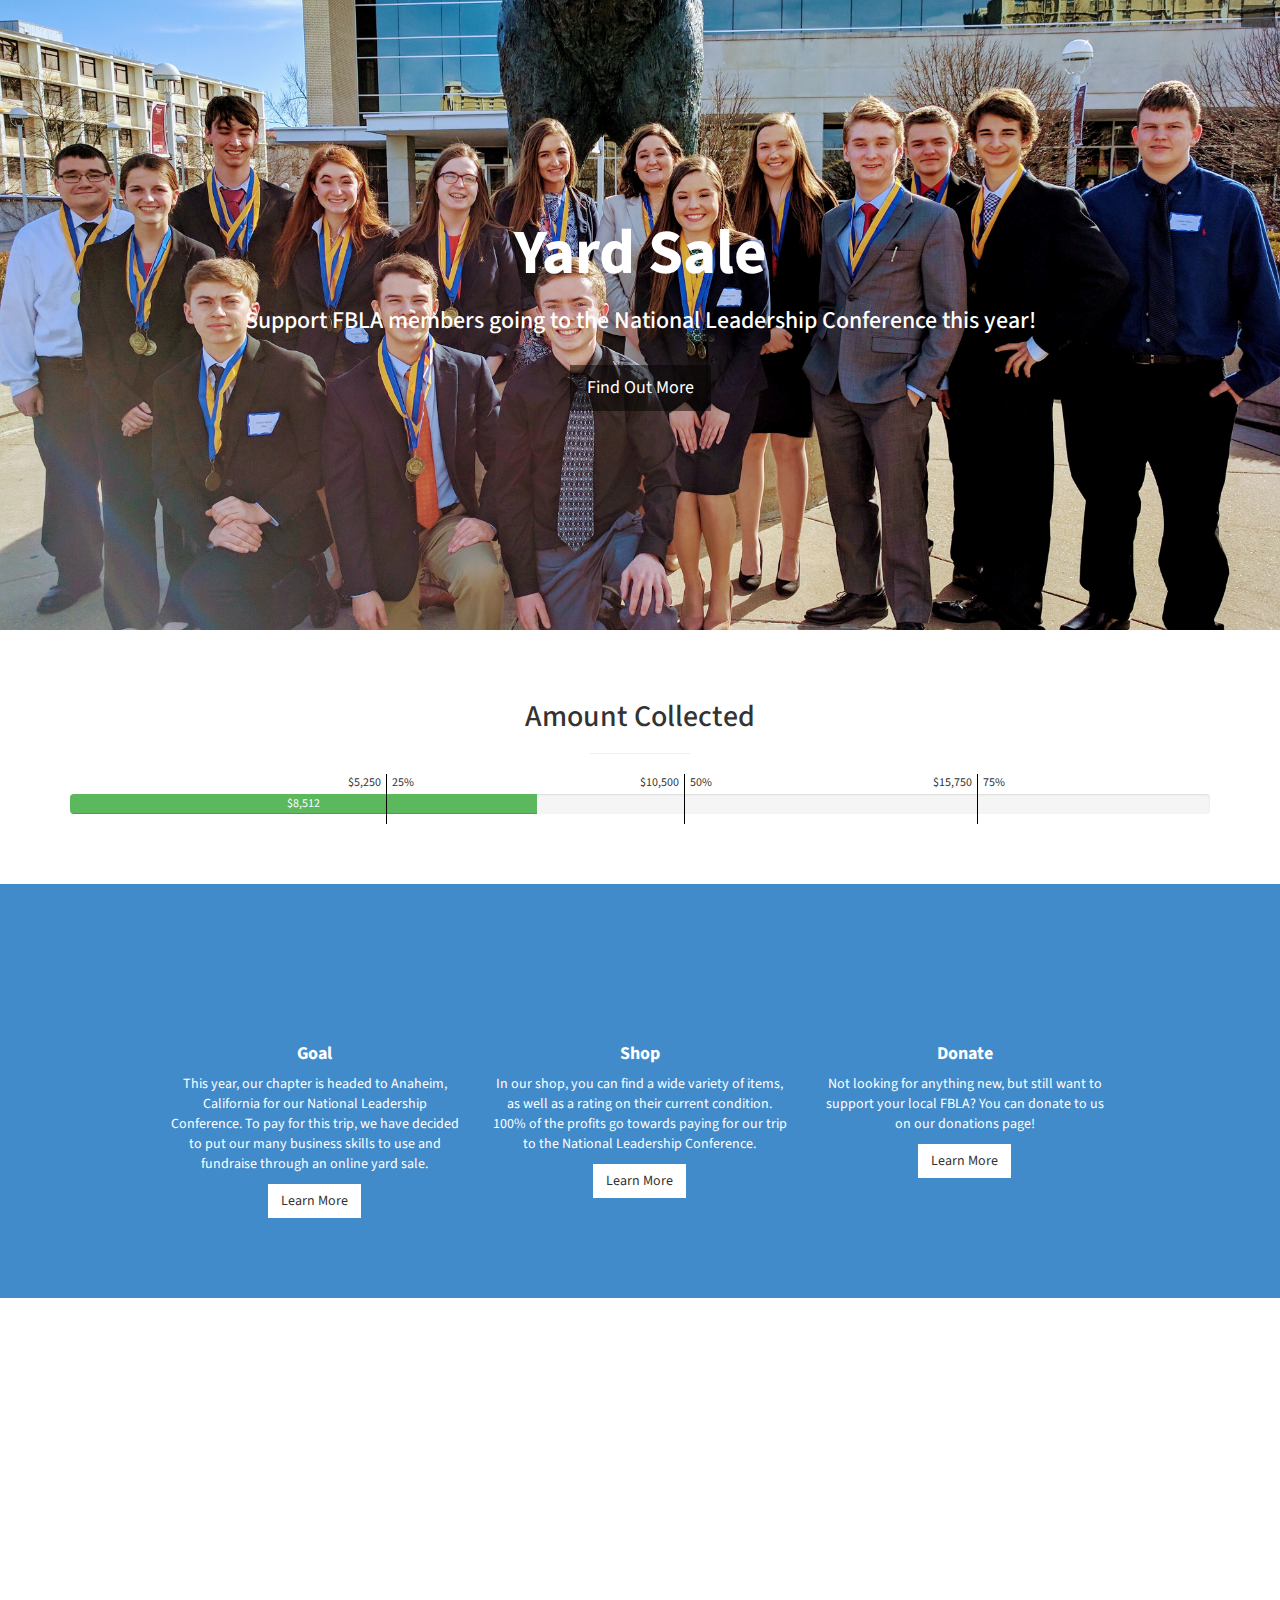
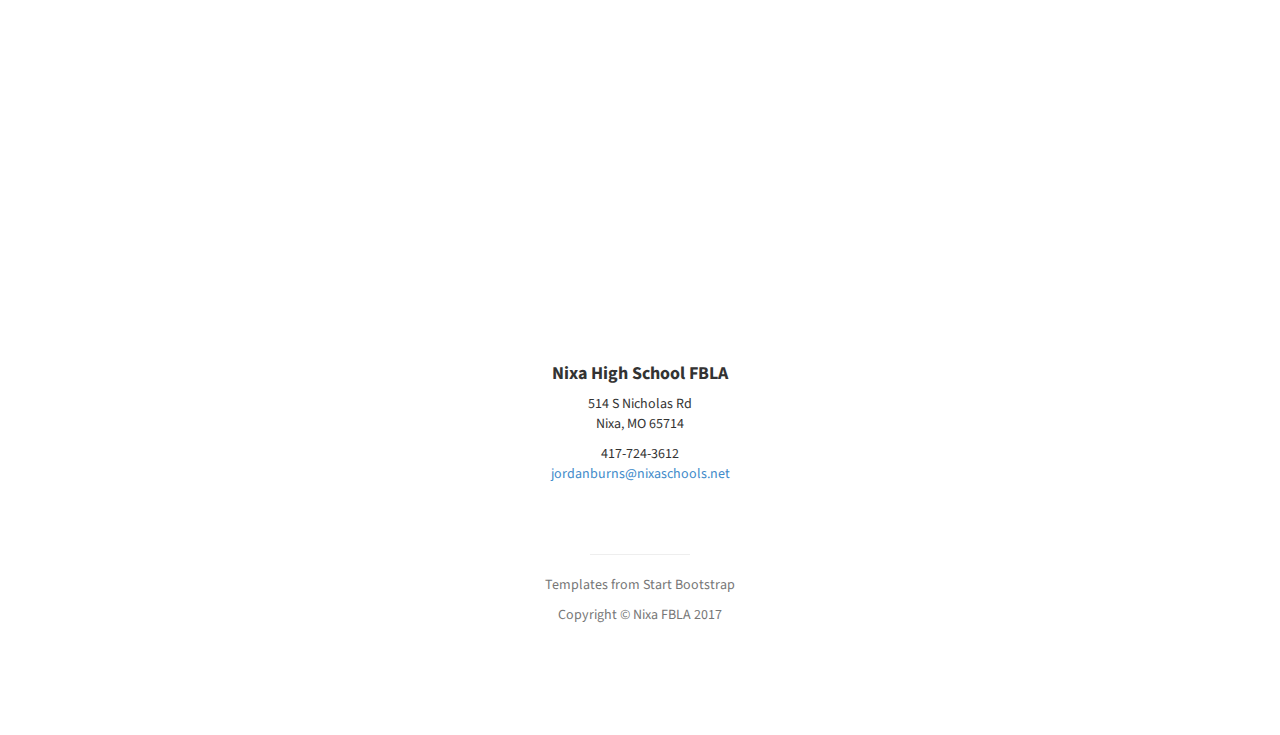
==== commit a7c21375: "Update index.html" ====
--- a/index.html
+++ b/index.html
@@ -45,13 +45,13 @@
                 <a href="index.html" onclick=$("#menu-close").click();>Home</a>
             </li>
             <li>
-                <a href="#about" onclick=$("#menu-close").click();>About</a>
+                <a href="donate.html" onclick=$("#menu-close").click();>Donate</a>
             </li>
             <li>
                 <a href="store.html">Shop</a>
             </li>
             <li>
-                <a href="#portfolio" onclick=$("#menu-close").click();>Portfolio</a>
+                <a href="checkout1.html" onclick=$("#menu-close").click();>Checkout</a>
             </li>
             <li>
                 <a href="contact.html" onclick=$("#menu-close").click();>Contact</a>
--- a/css/stylish-portfolio.css
+++ b/css/stylish-portfolio.css
@@ -155,7 +155,7 @@
     position: relative;
     width: 100%;
     height: 70%;
-    background: url(../img/nationals.jpg) no-repeat center center scroll;
+    background: url(../img/qualifiers.jpg) no-repeat center center scroll;
     -webkit-background-size: cover;
     -moz-background-size: cover;
     background-size: cover;
@@ -169,7 +169,7 @@
 /* About */
 
 .about {
-    padding: 50px 0;
+    padding-bottom: 50px;
 }
 
 /* Services */
@@ -321,3 +321,27 @@
     outline: none;
     text-decoration: none;
 }
+.btn a, .btn a:hover, .btn a:focus, .btn a:active, .btn a:visited {
+    color: white;
+}
+.nav-pills > li.active > a, .nav-pills > li.active > a:hover, .nav-pills > li.active > a:focus {
+    color: #ffffff;
+    background-color: #428bcb;
+}
+#content #checkout .nav {
+    margin-bottom: 20px;
+    border-bottom: solid 1px #428bcb;
+}
+img.logobig{
+	width:90%;
+}
+button.btn.btn-xxl {
+    background-color: #428bca;
+    margin: 0 auto;
+    text-align: center;
+    width: 40%;
+    height: 50px;
+    font-size: 1.5em;
+    margin-left: 30%;
+    margin-top: 10px;
+}
--- a/css/stylish-portfolio.css
+++ b/css/stylish-portfolio.css
@@ -155,7 +155,7 @@
     position: relative;
     width: 100%;
     height: 70%;
-    background: url(../img/nationals.jpg) no-repeat center center scroll;
+    background: url(../img/qualifiers.jpg) no-repeat center center scroll;
     -webkit-background-size: cover;
     -moz-background-size: cover;
     background-size: cover;
@@ -169,7 +169,7 @@
 /* About */
 
 .about {
-    padding: 50px 0;
+    padding-bottom: 50px;
 }
 
 /* Services */
@@ -321,3 +321,27 @@
     outline: none;
     text-decoration: none;
 }
+.btn a, .btn a:hover, .btn a:focus, .btn a:active, .btn a:visited {
+    color: white;
+}
+.nav-pills > li.active > a, .nav-pills > li.active > a:hover, .nav-pills > li.active > a:focus {
+    color: #ffffff;
+    background-color: #428bcb;
+}
+#content #checkout .nav {
+    margin-bottom: 20px;
+    border-bottom: solid 1px #428bcb;
+}
+img.logobig{
+	width:90%;
+}
+button.btn.btn-xxl {
+    background-color: #428bca;
+    margin: 0 auto;
+    text-align: center;
+    width: 40%;
+    height: 50px;
+    font-size: 1.5em;
+    margin-left: 30%;
+    margin-top: 10px;
+}
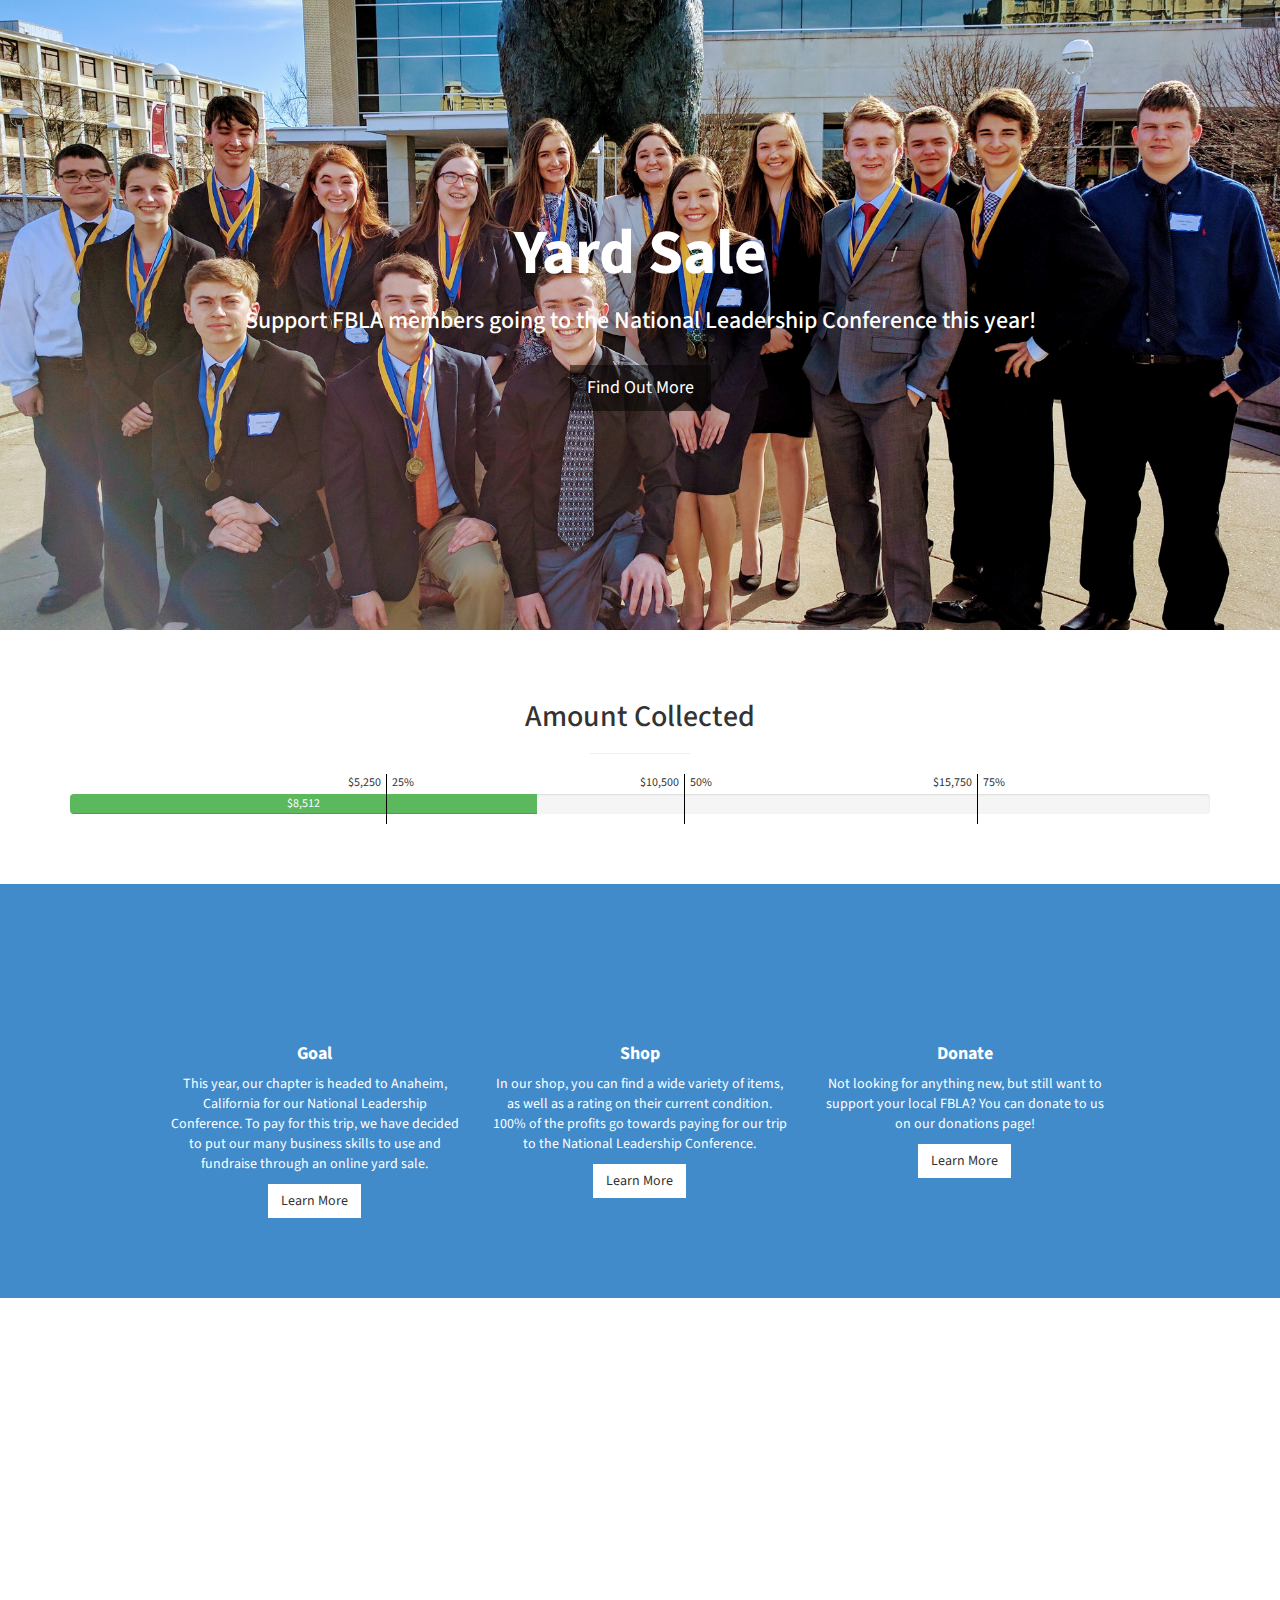
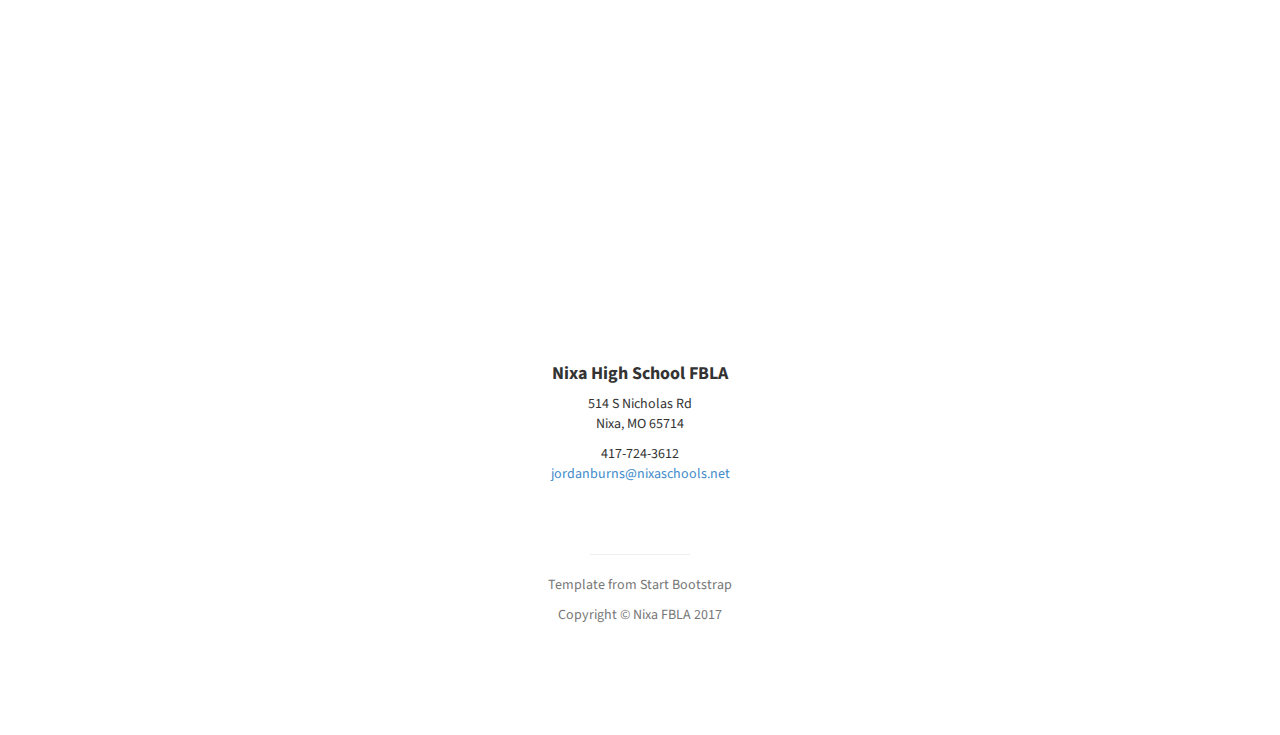
==== commit 1eca8be3: "Update index.html" ====
--- a/index.html
+++ b/index.html
@@ -8,7 +8,8 @@
     <meta name="author" content="">
 
     <title>FBLA Yard Sale</title>
-
+<link rel="shortcut icon" href="img/favicon.ico" type="image/x-icon">
+<link rel="icon" href="img/favicon.ico" type="image/x-icon">
     <!-- Bootstrap Core CSS -->
     <link href="css/bootstrap.min.css" rel="stylesheet">
 
@@ -187,7 +188,7 @@
                         </li>
                     </ul>
                     <hr class="small">
-                    <p class="text-muted">Templates from Start Bootstrap</p>
+                    <p class="text-muted">Template from Start Bootstrap</p>
                     <p class="text-muted">Copyright &copy Nixa FBLA 2017</p>
                 </div>
             </div>
--- a/css/stylish-portfolio.css
+++ b/css/stylish-portfolio.css
@@ -292,7 +292,7 @@
 	padding: 50px;
    	border-radius: 15px;
 }
-button.btn.btn-primary.form-btn {
+.btn.btn-primary.form-btn {
     margin-top: 50px;
     background-color: white;
     color: #0B1924;
@@ -345,3 +345,16 @@
     margin-left: 30%;
     margin-top: 10px;
 }
+form a.btn-primary{ 
+	color:white;
+	outline:none; 
+	text-decoration:none;
+}
+form a.btn-primary:hover, form a.btn-primary:focus, form a.btn-primary:active, form a.btn-primary:visited {
+    color: white;
+    outline: none;
+    text-decoration: none;
+}
+.contact-form-btn{
+	color:black
+}
--- a/css/stylish-portfolio.css
+++ b/css/stylish-portfolio.css
@@ -292,7 +292,7 @@
 	padding: 50px;
    	border-radius: 15px;
 }
-button.btn.btn-primary.form-btn {
+.btn.btn-primary.form-btn {
     margin-top: 50px;
     background-color: white;
     color: #0B1924;
@@ -345,3 +345,16 @@
     margin-left: 30%;
     margin-top: 10px;
 }
+form a.btn-primary{ 
+	color:white;
+	outline:none; 
+	text-decoration:none;
+}
+form a.btn-primary:hover, form a.btn-primary:focus, form a.btn-primary:active, form a.btn-primary:visited {
+    color: white;
+    outline: none;
+    text-decoration: none;
+}
+.contact-form-btn{
+	color:black
+}
